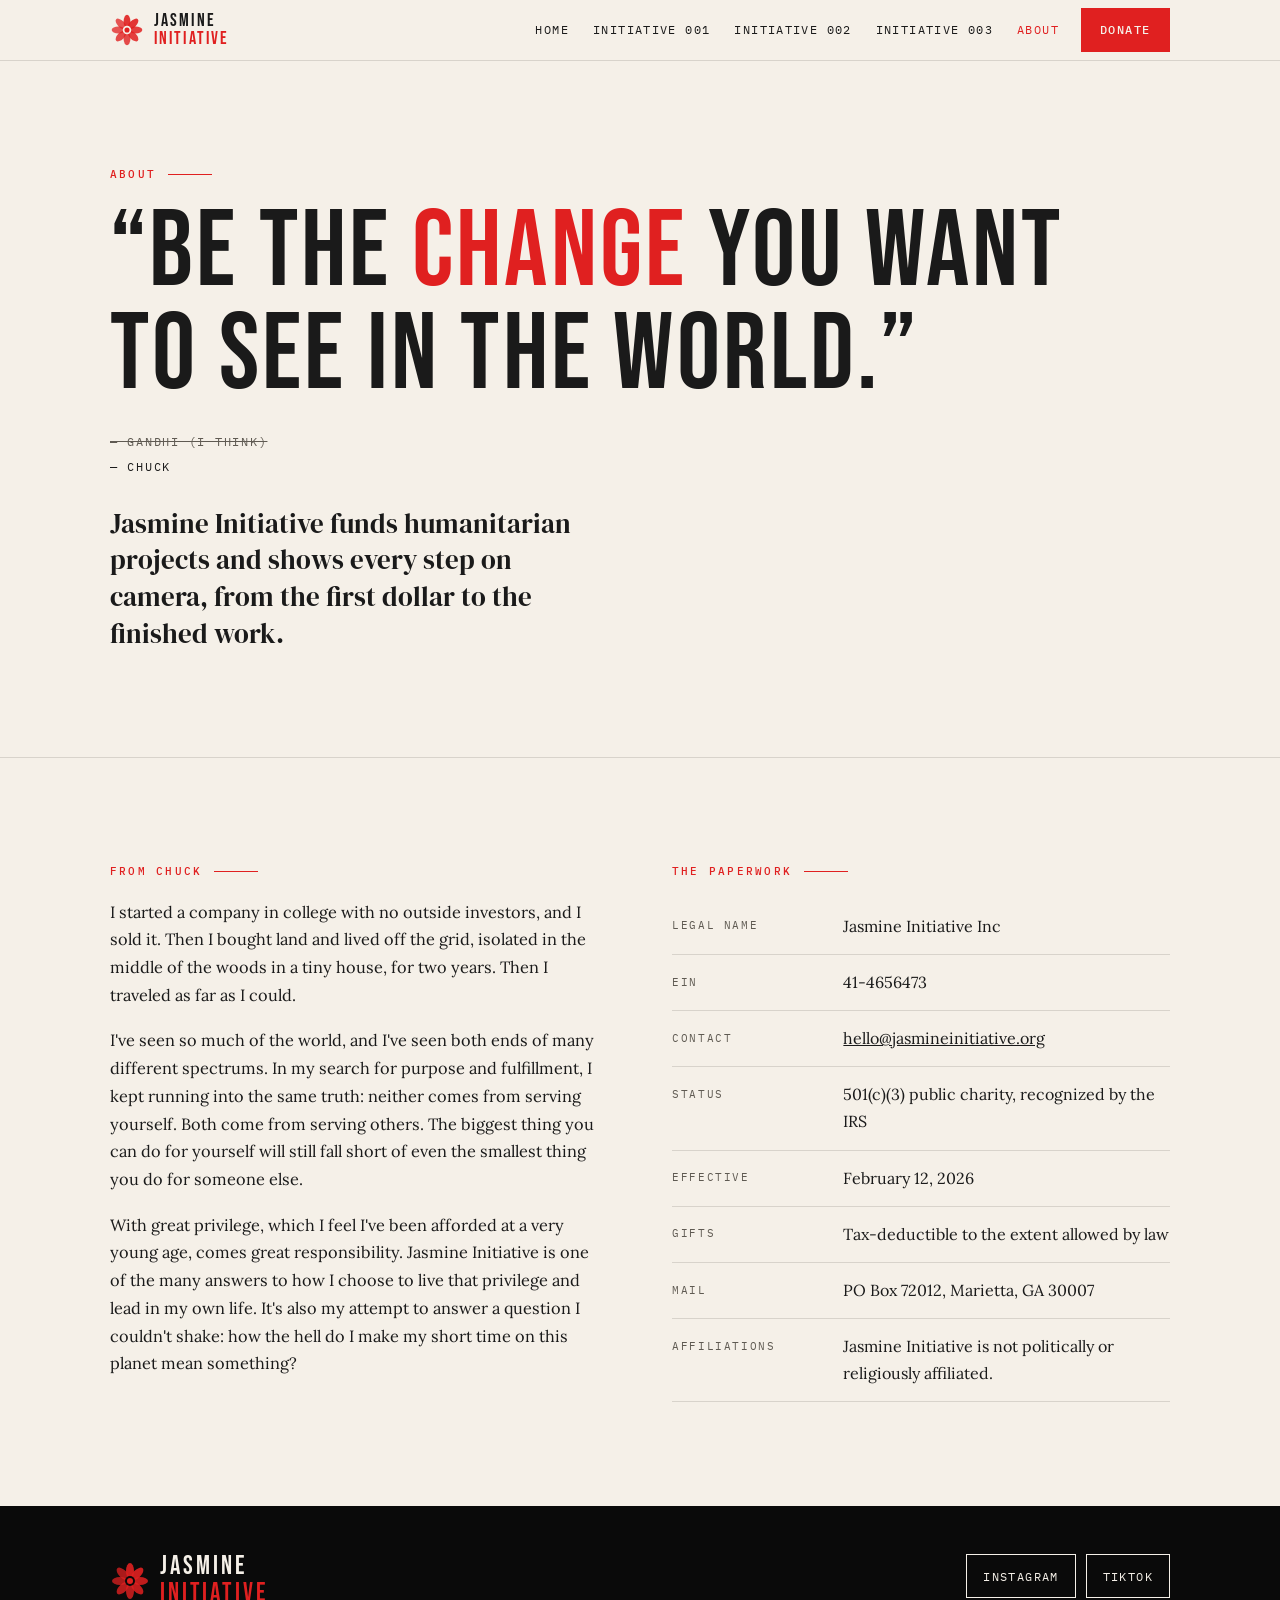
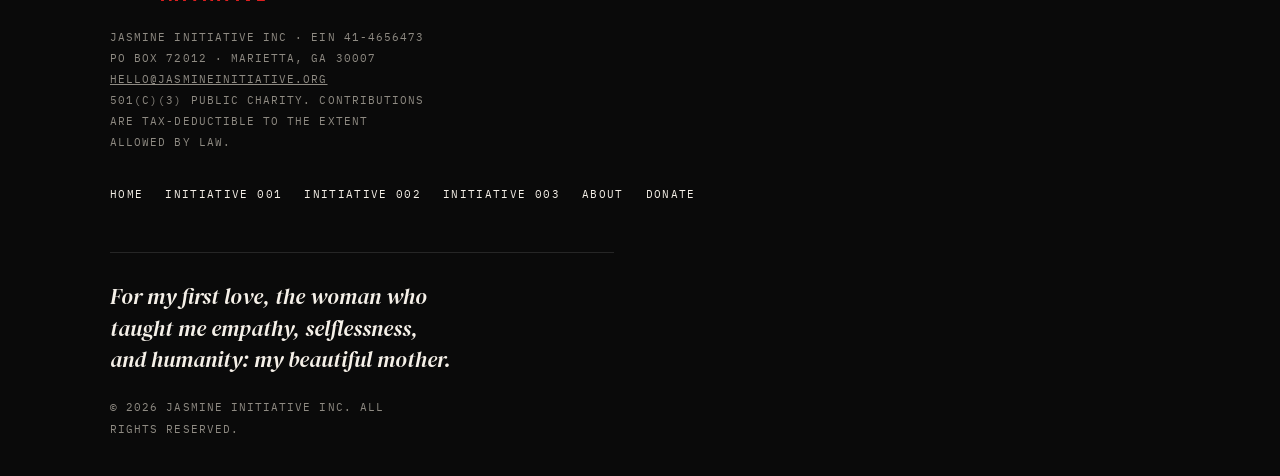
==== about/index.html @ d76cafe3 "Donate page: place donation form beside headline on desktop Co-Authored-By: Claude Sonnet 5.5 <norep" ====
<!doctype html>
<html lang="en">
<head>
<meta charset="utf-8">
<meta name="viewport" content="width=device-width, initial-scale=1, viewport-fit=cover">
<title>About | Jasmine Initiative</title>
<meta name="description" content="Jasmine Initiative funds humanitarian projects and shows every step on camera, from the first dollar to the finished work.">
<meta name="theme-color" content="#0A0A0A">
<meta property="og:site_name" content="Jasmine Initiative">
<meta property="og:type" content="website">
<meta property="og:title" content="About | Jasmine Initiative">
<meta property="og:description" content="Jasmine Initiative funds humanitarian projects and shows every step on camera, from the first dollar to the finished work.">
<meta name="twitter:card" content="summary_large_image">
<meta property="og:url" content="https://jasmineinitiative.org/about/">
<meta property="og:image" content="https://jasmineinitiative.org/img/share.jpg">
<link rel="canonical" href="https://jasmineinitiative.org/about/">
<link rel="icon" href="data:image/svg+xml,%3Csvg xmlns='http://www.w3.org/2000/svg' viewBox='0 0 40 40'%3E%3Crect width='40' height='40' fill='%230A0A0A'/%3E%3Cg fill='%23E02020'%3E%3Cellipse cx='20' cy='10' rx='4' ry='8'/%3E%3Cellipse cx='20' cy='10' rx='4' ry='8' transform='rotate(45 20 20)'/%3E%3Cellipse cx='20' cy='10' rx='4' ry='8' transform='rotate(90 20 20)'/%3E%3Cellipse cx='20' cy='10' rx='4' ry='8' transform='rotate(135 20 20)'/%3E%3Cellipse cx='20' cy='10' rx='4' ry='8' transform='rotate(180 20 20)'/%3E%3Cellipse cx='20' cy='10' rx='4' ry='8' transform='rotate(225 20 20)'/%3E%3Cellipse cx='20' cy='10' rx='4' ry='8' transform='rotate(270 20 20)'/%3E%3Cellipse cx='20' cy='10' rx='4' ry='8' transform='rotate(315 20 20)'/%3E%3C/g%3E%3Ccircle cx='20' cy='20' r='5' fill='%230A0A0A'/%3E%3Ccircle cx='20' cy='20' r='3' fill='%23E02020'/%3E%3C/svg%3E">
<link rel="preconnect" href="https://fonts.googleapis.com">
<link rel="preconnect" href="https://fonts.gstatic.com" crossorigin>
<link href="https://fonts.googleapis.com/css2?family=Bebas+Neue&family=DM+Serif+Display:ital@0;1&family=IBM+Plex+Mono:wght@400;500&family=Lora:ital,wght@0,400;0,500;1,400&display=swap" rel="stylesheet">
<link rel="stylesheet" href="../assets/site.css?v=b417945d">
</head>
<body>
<svg width="0" height="0" style="position:absolute" aria-hidden="true" focusable="false">
  <symbol id="flower" viewBox="0 0 40 40">
    <g fill="#E02020">
      <ellipse cx="20" cy="10" rx="4" ry="8" opacity=".9"/>
      <ellipse cx="20" cy="10" rx="4" ry="8" opacity=".9" transform="rotate(45 20 20)"/>
      <ellipse cx="20" cy="10" rx="4" ry="8" opacity=".85" transform="rotate(90 20 20)"/>
      <ellipse cx="20" cy="10" rx="4" ry="8" opacity=".85" transform="rotate(135 20 20)"/>
      <ellipse cx="20" cy="10" rx="4" ry="8" opacity=".8" transform="rotate(180 20 20)"/>
      <ellipse cx="20" cy="10" rx="4" ry="8" opacity=".8" transform="rotate(225 20 20)"/>
      <ellipse cx="20" cy="10" rx="4" ry="8" opacity=".75" transform="rotate(270 20 20)"/>
      <ellipse cx="20" cy="10" rx="4" ry="8" opacity=".75" transform="rotate(315 20 20)"/>
    </g>
    <circle cx="20" cy="20" r="5" style="fill:var(--core,#F5F0E8)"/>
    <circle cx="20" cy="20" r="3" fill="#E02020"/>
  </symbol>
</svg>

<a class="skip" href="#main">Skip to content</a>
<header class="bar">
  <div class="wrap bar-in">
    <a class="brand" href="../" data-nav aria-label="Jasmine Initiative home">
      <svg aria-hidden="true"><use href="#flower"/></svg>
      <span class="brand-t"><span>JASMINE</span><span class="i">INITIATIVE</span></span>
    </a>
    <nav class="nav-d" aria-label="Primary">
      <a href="../" data-nav>Home</a>
      <a href="../initiative-001/" data-nav>Initiative 001</a>
      <a href="../initiative-002/" data-nav>Initiative 002</a>
      <a href="../initiative-003/" data-nav>Initiative 003</a>
      <a href="../about/" aria-current="page" data-nav>About</a>
    </nav>
    <a class="btn" style="min-height:44px;padding:0 18px" href="../donate/" data-nav>Donate</a>
    <button class="menu-btn" id="menuBtn" type="button" aria-expanded="false" aria-controls="menu">Menu</button>
  </div>
</header>

<div class="menu" id="menu" hidden>
  <a class="big" href="../" data-nav>Home</a>
  <a class="big" href="../initiative-001/" data-nav>Initiative 001</a>
  <a class="big" href="../initiative-002/" data-nav>Initiative 002</a>
  <a class="big" href="../initiative-003/" data-nav>Initiative 003</a>
  <a class="big" href="../about/" aria-current="page" data-nav>About</a>
  <a class="big" href="../donate/" data-nav>Donate</a>
  <div class="follow">
    <p class="mono" style="margin:0 0 10px">Follow along</p>
    <div class="socials" data-socials></div>
  </div>
</div>


<main id="main">
  <section class="sec" style="border-top:0">
    <div class="wrap">
      <p class="eyebrow">About</p>
      <h1 class="h1">&ldquo;Be the <em>change</em> you want to see in the world.&rdquo;</h1>
      <p class="attrib"><s>&mdash; Gandhi (I think)</s><span>&mdash; Chuck</span></p>
      <p class="lede" style="margin:8px 0 0">Jasmine Initiative funds humanitarian projects and shows every step on camera, from the first dollar to the finished work.</p>
    </div>
  </section>
  <section class="sec">
    <div class="wrap two">
      <div>
        <p class="eyebrow">From Chuck</p>
        <p class="copy">I started a company in college with no outside investors, and I sold it. Then I bought land and lived off the grid, isolated in the middle of the woods in a tiny house, for two years. Then I traveled as far as I could.</p>
        <p class="copy">I've seen so much of the world, and I've seen both ends of many different spectrums. In my search for purpose and fulfillment, I kept running into the same truth: neither comes from serving yourself. Both come from serving others. The biggest thing you can do for yourself will still fall short of even the smallest thing you do for someone else.</p>
        <p class="copy">With great privilege, which I feel I've been afforded at a very young age, comes great responsibility. Jasmine Initiative is one of the many answers to how I choose to live that privilege and lead in my own life. It's also my attempt to answer a question I couldn't shake: how the hell do I make my short time on this planet mean something?</p>
      </div>
      <div>
        <p class="eyebrow">The paperwork</p>
        <dl class="facts">
          <div><dt>Legal name</dt><dd>Jasmine Initiative Inc</dd></div>
          <div><dt>EIN</dt><dd>41-4656473</dd></div>
          <div><dt>Contact</dt><dd><a href="mailto:hello@jasmineinitiative.org">hello@jasmineinitiative.org</a></dd></div>
          <div><dt>Status</dt><dd>501(c)(3) public charity, recognized by the IRS</dd></div>
          <div><dt>Effective</dt><dd>February 12, 2026</dd></div>
          <div><dt>Gifts</dt><dd>Tax-deductible to the extent allowed by law</dd></div>
          <div><dt>Mail</dt><dd>PO Box 72012, Marietta, GA 30007</dd></div>
          <div><dt>Affiliations</dt><dd>Jasmine Initiative is not politically or religiously affiliated.</dd></div>
        </dl>
      </div>
    </div>
  </section>
</main>
<footer class="foot">
  <div class="wrap">
    <div class="foot-in">
      <div>
        <div class="brand" style="margin:0 0 20px">
          <svg aria-hidden="true"><use href="#flower"/></svg>
          <span class="brand-t"><span>JASMINE</span><span class="i">INITIATIVE</span></span>
        </div>
        <p>Jasmine Initiative Inc &middot; EIN 41-4656473<br>PO Box 72012 &middot; Marietta, GA 30007<br><a href="mailto:hello@jasmineinitiative.org">hello@jasmineinitiative.org</a><br>501(c)(3) public charity. Contributions are tax-deductible to the extent allowed by law.</p>
      </div>
      <div class="socials" data-socials style="align-content:flex-start"></div>
    </div>
    <nav aria-label="Footer">
      <a href="../" data-nav>Home</a>
      <a href="../initiative-001/" data-nav>Initiative 001</a>
      <a href="../initiative-002/" data-nav>Initiative 002</a>
      <a href="../initiative-003/" data-nav>Initiative 003</a>
      <a href="../about/" aria-current="page" data-nav>About</a>
      <a href="../donate/" data-nav>Donate</a>
    </nav>
    <p class="dedication">For my first love, the woman who taught me empathy, selflessness, and humanity: my beautiful mother.</p>
    <p class="copyright">&copy; 2026 Jasmine Initiative Inc. All rights reserved.</p>
  </div>
</footer>

<script src="../assets/site.js?v=b417945d"></script>
</body>
</html>
---- assets/site.css ----
/* Layout: mobile-first, single column bands. Light pages for donors, dark pages for the initiatives.
     One red moment per headline, red never used as a background. Committed single look (brand rule), not OS-theme driven. */
  :root{
    --ink:#1A1A1A; --paper:#F5F0E8; --black:#0A0A0A; --red:#E02020;
    --display:'Bebas Neue','Arial Narrow',Impact,sans-serif;
    --serif:'DM Serif Display',Georgia,serif;
    --mono:'IBM Plex Mono','Courier New',monospace;
    --body:'Lora',Georgia,serif;
    --bg:var(--paper); --fg:var(--ink); --muted:#5F5A52; --line:#D8D3CB; --card:#FBF8F2;
    color-scheme:light;
  }
  body.dark{ --bg:var(--black); --fg:var(--paper); --muted:#A19D95; --line:#262626; --card:#121212; }

  .give{max-width:560px;width:100%}
@media(min-width:860px){.give-grid{grid-template-columns:1fr minmax(0,520px);align-items:start}.give{justify-self:end}}
.give dbox-widget{display:block;min-height:420px}
.give-note{font-family:var(--mono);font-size:.74rem;line-height:1.7;margin:18px 0 0;color:var(--muted,#555)}
.give-note a{text-decoration:underline;text-underline-offset:3px}
[hidden]{display:none!important}
  *,*::before,*::after{box-sizing:border-box}
  body{margin:0;background:var(--bg);color:var(--fg);font-family:var(--body);font-size:16px;line-height:1.7;-webkit-text-size-adjust:100%}
  body.menu-open{overflow:hidden}
  body::before{content:"";position:fixed;inset:0 0 auto;height:env(safe-area-inset-top,0px);z-index:60;background:var(--bg)}
  a{color:inherit}
  :focus-visible{outline:2px solid var(--red);outline-offset:3px}
  .skip{position:absolute;left:-999px;top:8px;background:var(--black);color:var(--paper);padding:10px 14px;font-family:var(--mono);font-size:.75rem;z-index:100}
  .skip:focus{left:8px}

  .wrap{width:100%;max-width:1100px;margin:0 auto;padding-left:max(20px,env(safe-area-inset-left,0px));padding-right:max(20px,env(safe-area-inset-right,0px))}

  /* Header */
  .bar{position:sticky;top:env(safe-area-inset-top,0px);z-index:50;background:var(--bg);border-bottom:1px solid var(--line)}
  .bar-in{display:flex;align-items:center;gap:10px;min-height:60px}
  .brand{display:flex;align-items:center;gap:10px;text-decoration:none;color:var(--fg);margin-right:auto;min-width:0}
  .brand svg{width:34px;height:34px;flex:none;--core:var(--bg)}
  .brand-t{font-family:var(--display);font-size:1.1rem;letter-spacing:.12em;line-height:1.02}
  .brand-t span{display:block}
  .brand-t .i{color:var(--red)}
  .nav-d{display:none;gap:24px;margin-right:12px}
  .nav-d a{font-family:var(--mono);font-size:.72rem;letter-spacing:.12em;text-transform:uppercase;text-decoration:none;padding:8px 0}
  .nav-d a:hover,[aria-current="page"]{color:var(--red)}
  .menu-btn{font-family:var(--mono);font-size:.72rem;letter-spacing:.12em;text-transform:uppercase;background:none;color:var(--fg);border:1px solid var(--line);min-height:44px;padding:0 14px;cursor:pointer}
  @media(min-width:1020px){.nav-d{display:flex}.menu-btn{display:none}}

  .menu{position:fixed;inset:0;z-index:45;background:var(--bg);display:flex;flex-direction:column;overflow-y:auto;
    padding:calc(72px + env(safe-area-inset-top,0px)) max(20px,env(safe-area-inset-right,0px)) calc(28px + env(safe-area-inset-bottom,0px)) max(20px,env(safe-area-inset-left,0px))}
  .menu a.big{font-family:var(--display);font-size:clamp(2.6rem,12vw,4rem);line-height:1;letter-spacing:.04em;text-decoration:none;padding:.3em 0;border-bottom:1px solid var(--line)}
  .menu .follow{margin-top:28px}

  /* Type */
  .eyebrow{display:flex;align-items:center;gap:12px;font-family:var(--mono);font-weight:500;font-size:.7rem;letter-spacing:.2em;text-transform:uppercase;color:var(--red);margin:0 0 18px}
  .eyebrow::after{content:"";width:44px;height:1px;background:var(--red);flex:none}
  .h1{font-family:var(--display);font-weight:400;font-size:clamp(2.7rem,11.5vw,6.75rem);line-height:.95;letter-spacing:.03em;margin:0 0 24px;text-wrap:balance}
  .h1 em{font-style:normal;color:var(--red)}
  .h2{font-family:var(--serif);font-weight:400;font-size:clamp(1.8rem,5.2vw,2.8rem);line-height:1.12;margin:0 0 20px;max-width:24ch;text-wrap:balance}
  .lede{font-family:var(--serif);font-size:clamp(1.2rem,3.6vw,1.7rem);line-height:1.35;max-width:34ch;margin:0 0 32px}
  .copy{max-width:62ch;font-size:1.02rem;margin:0 0 1.1em}
  .mono{font-family:var(--mono);font-size:.7rem;letter-spacing:.16em;text-transform:uppercase;color:var(--muted)}

  /* Bands */
  .sec{padding-block:clamp(56px,9vw,104px)}
  .sec + .sec{border-top:1px solid var(--line)}
  .band-dark{background:var(--black);color:var(--paper);--fg:var(--paper);--muted:#A19D95;--line:#2a2a2a}
  .hero{position:relative;overflow:hidden;overflow:clip;padding-block:clamp(40px,9vw,112px)}
  .hero .wrap{position:relative;z-index:1}
  .hero-flower{position:absolute;right:-22%;top:-8%;width:min(78vw,560px);height:auto;opacity:.07;pointer-events:none;--core:var(--bg)}

  /* Buttons + chips */
  .cta{display:flex;flex-direction:column;gap:14px;align-items:stretch;max-width:420px}
  .btn{display:inline-flex;align-items:center;justify-content:center;gap:10px;min-height:52px;padding:0 26px;background:var(--red);color:var(--paper);font-family:var(--mono);font-weight:500;font-size:.78rem;letter-spacing:.12em;text-transform:uppercase;text-decoration:none;border:1px solid var(--red);cursor:pointer}
  .btn:hover{filter:brightness(.92)}
  .btn.is-off{background:transparent;color:var(--muted);border:1px dashed var(--muted);cursor:not-allowed;filter:none}
  .socials{display:flex;flex-wrap:wrap;gap:10px}
  .chip{display:inline-flex;align-items:center;min-height:44px;padding:0 16px;border:1px solid var(--fg);font-family:var(--mono);font-size:.72rem;letter-spacing:.12em;text-transform:uppercase;text-decoration:none;color:var(--fg)}
  a.chip:hover{background:var(--fg);color:var(--bg)}
  .chip.is-off{border:1px dashed var(--muted);color:var(--muted)}
  .follow-label{margin:22px 0 10px}

  /* Ticker */
  .ticker{background:var(--black);color:var(--paper);overflow:hidden;border-block:1px solid #1d1d1d}
  .track{display:flex;width:max-content;animation:slide 40s linear infinite}
  .track span{font-family:var(--mono);font-size:.72rem;letter-spacing:.2em;text-transform:uppercase;padding:15px 0;white-space:nowrap}
  .track span::after{content:"/";color:var(--red);padding:0 26px}
  @keyframes slide{to{transform:translateX(-50%)}}
  @media(prefers-reduced-motion:reduce){.track{animation:none}}

  /* Cards */
  .cards{display:grid;gap:16px;grid-template-columns:1fr}
  @media(min-width:900px){.cards{grid-template-columns:repeat(3,1fr)}}
  .card{display:flex;flex-direction:column;gap:14px;min-width:0;background:var(--black);color:var(--paper);--fg:var(--paper);--muted:#8F8B83;--line:#262626;padding:28px 24px;border:1px solid #1f1f1f;text-decoration:none}
  .card:hover{border-color:#444}
  .card h3{font-family:var(--display);font-weight:400;font-size:3.2rem;line-height:1;letter-spacing:.04em;margin:0}
  .card p{margin:0;color:#B9B5AD;font-size:.97rem}
  .card .go{margin-top:auto;padding-top:10px;font-family:var(--mono);font-size:.72rem;letter-spacing:.14em;text-transform:uppercase}

  /* Redacted record */
  .rd{display:grid;grid-template-columns:7rem 1fr;gap:8px 12px;margin:4px 0 0;font-family:var(--mono);font-size:.72rem;letter-spacing:.08em;text-transform:uppercase}
  .rd dt{color:var(--muted)}
  .rd dd{margin:0;min-width:0}
  .x{display:inline-block;width:var(--w,8ch);max-width:100%;height:.95em;vertical-align:-.12em;background:#2e2e2e}

  /* Fact lists */
  .facts{margin:0}
  .facts div{display:grid;grid-template-columns:minmax(7.5rem,32%) 1fr;gap:12px;padding:14px 0;border-bottom:1px solid var(--line)}
  .facts dt{font-family:var(--mono);font-size:.68rem;letter-spacing:.15em;text-transform:uppercase;color:var(--muted);padding-top:.35em}
  .facts dd{margin:0;min-width:0;overflow-wrap:anywhere}

  .attrib{display:flex;flex-direction:column;gap:4px;margin:0 0 28px;font-family:var(--mono);font-size:.78rem;letter-spacing:.14em;text-transform:uppercase;color:var(--muted)}
  .attrib span{color:var(--fg)}
  .pull{font-family:var(--serif);font-style:italic;font-size:clamp(1.6rem,5.5vw,2.8rem);line-height:1.2;margin:0 0 20px;max-width:24ch;text-wrap:balance;border-left:3px solid var(--red);padding-left:20px}
  .pull-sub{font-family:var(--mono);font-size:.78rem;letter-spacing:.1em;text-transform:uppercase;color:var(--muted);margin:0;padding-left:23px;max-width:46ch;line-height:1.7}

  .trio{display:grid;gap:28px;grid-template-columns:1fr}
  @media(min-width:760px){.trio{grid-template-columns:repeat(3,1fr);gap:36px}}
  .trio > div{border-top:1px solid var(--line);padding-top:18px;min-width:0}
  .trio h3{font-family:var(--display);font-weight:400;font-size:2.1rem;letter-spacing:.04em;line-height:1;margin:0 0 10px}
  .trio p{margin:0;color:var(--muted);font-size:.97rem}

  .receipt{border:1px dashed var(--muted);background:var(--card);padding:22px;max-width:520px;font-family:var(--mono);font-size:.76rem;letter-spacing:.06em;text-transform:uppercase}
  .receipt h4{margin:0 0 14px;font-weight:500;font-size:.72rem;letter-spacing:.2em;color:var(--muted)}
  .receipt .rl{display:flex;gap:8px;align-items:baseline;line-height:2}
  .receipt .rl i{flex:1;border-bottom:1px dotted var(--muted);min-width:12px}

  .two{display:grid;gap:36px;grid-template-columns:1fr}
  @media(min-width:860px){.two{grid-template-columns:1fr 1fr;gap:64px}}
  .two > *{min-width:0}

  /* Footer */
  .foot{background:var(--black);color:var(--paper);--fg:var(--paper);--muted:#8F8B83;--line:#262626;padding-block:48px 36px}
  .foot-in{display:flex;flex-wrap:wrap;justify-content:space-between;gap:32px}
  .foot .brand-t{font-size:1.6rem}
  .foot .brand svg{--core:var(--black);width:40px;height:40px}
  .foot p{margin:0;font-family:var(--mono);font-size:.66rem;letter-spacing:.1em;text-transform:uppercase;color:#8F8B83;line-height:2;max-width:46ch}
  .foot nav{display:flex;flex-wrap:wrap;gap:6px 22px;margin-top:24px}
  .foot nav a{font-family:var(--mono);font-size:.7rem;letter-spacing:.12em;text-transform:uppercase;text-decoration:none;color:var(--paper);padding:8px 0}
  .foot nav a:hover{color:var(--red)}
  .counter{margin-top:8px;padding-top:28px;border-top:1px solid var(--line);max-width:640px}
  .counter .count{font-family:var(--display);font-size:clamp(3.6rem,17vw,7.5rem);line-height:.95;letter-spacing:.03em;margin:6px 0 12px;font-variant-numeric:tabular-nums}
  .counter .unit{font-family:var(--mono);font-size:.78rem;letter-spacing:.16em;text-transform:uppercase;color:var(--muted);margin-left:.8em}
  .counter .fine{font-size:.82rem;line-height:1.6;color:var(--muted);margin:0;max-width:56ch}
  .shot{margin:0;min-width:0}
  .shot img{display:block;width:100%;height:auto;background:#1a1a1a}
  .shot figcaption{font-family:var(--mono);font-size:.68rem;letter-spacing:.1em;text-transform:uppercase;color:var(--muted);padding-top:10px;line-height:1.6}
  .shot.wide img{aspect-ratio:16/9;object-fit:cover}
  .shots{display:grid;grid-template-columns:1fr 1fr;gap:14px 12px;margin-top:20px}
  .shots .shot img{aspect-ratio:4/5;object-fit:cover}
  @media(min-width:760px){.shots{grid-template-columns:repeat(4,1fr)}}
  .foot .dedication{font-family:var(--serif);font-style:italic;font-size:clamp(1.1rem,3.4vw,1.4rem);line-height:1.4;letter-spacing:0;text-transform:none;color:var(--paper);max-width:42ch;margin:40px 0 0;padding-top:28px;border-top:1px solid #262626;text-wrap:balance}
  .foot .copyright{margin-top:22px}
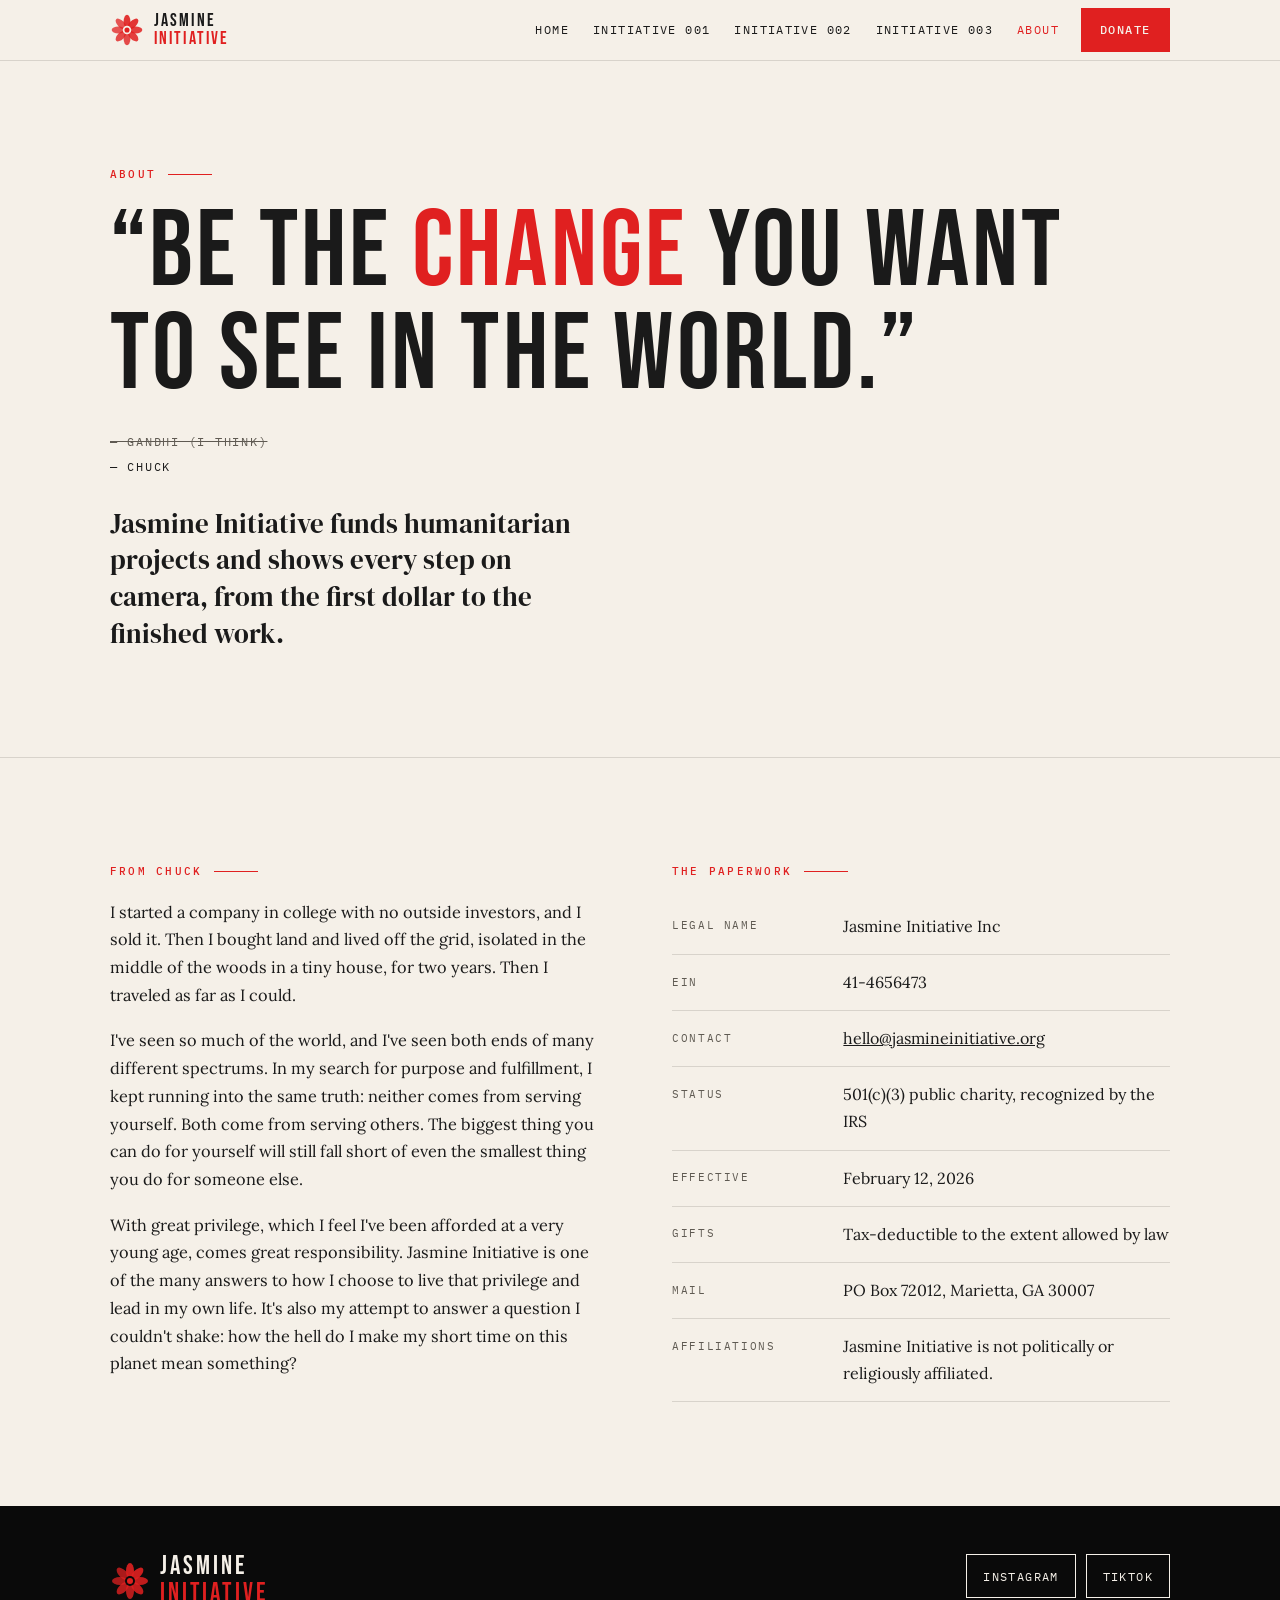
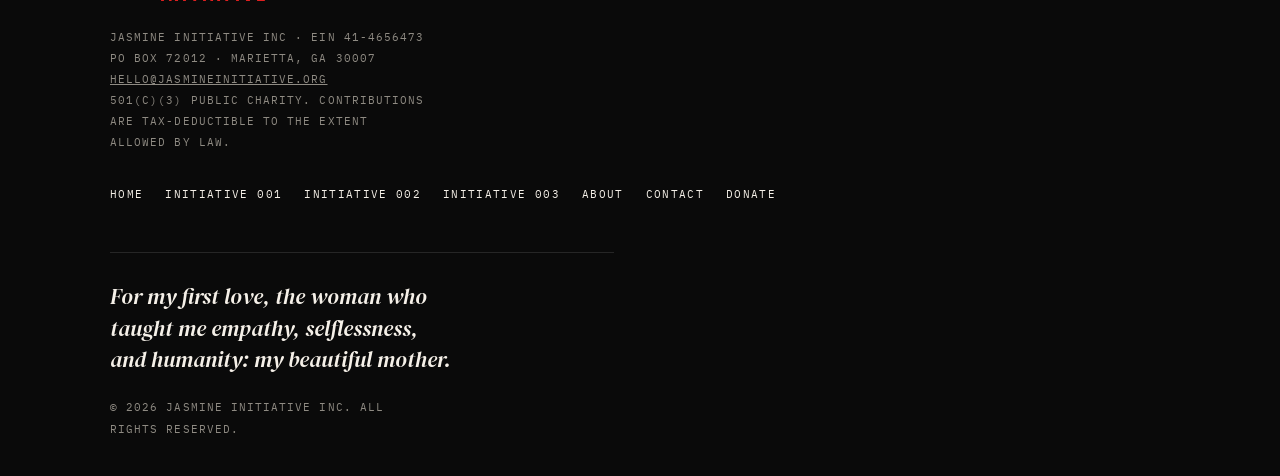
==== commit 94d34445: "Add Contact page with form (activates when endpoint is set); Initiative 002 wording: already started" ====
--- a/about/index.html
+++ b/about/index.html
@@ -18,7 +18,7 @@
 <link rel="preconnect" href="https://fonts.googleapis.com">
 <link rel="preconnect" href="https://fonts.gstatic.com" crossorigin>
 <link href="https://fonts.googleapis.com/css2?family=Bebas+Neue&family=DM+Serif+Display:ital@0;1&family=IBM+Plex+Mono:wght@400;500&family=Lora:ital,wght@0,400;0,500;1,400&display=swap" rel="stylesheet">
-<link rel="stylesheet" href="../assets/site.css?v=b417945d">
+<link rel="stylesheet" href="../assets/site.css?v=c211dfc4">
 </head>
 <body>
 <svg width="0" height="0" style="position:absolute" aria-hidden="true" focusable="false">
@@ -63,6 +63,7 @@
   <a class="big" href="../initiative-002/" data-nav>Initiative 002</a>
   <a class="big" href="../initiative-003/" data-nav>Initiative 003</a>
   <a class="big" href="../about/" aria-current="page" data-nav>About</a>
+  <a class="big" href="../contact/" data-nav>Contact</a>
   <a class="big" href="../donate/" data-nav>Donate</a>
   <div class="follow">
     <p class="mono" style="margin:0 0 10px">Follow along</p>
@@ -122,6 +123,7 @@
       <a href="../initiative-002/" data-nav>Initiative 002</a>
       <a href="../initiative-003/" data-nav>Initiative 003</a>
       <a href="../about/" aria-current="page" data-nav>About</a>
+      <a href="../contact/" data-nav>Contact</a>
       <a href="../donate/" data-nav>Donate</a>
     </nav>
     <p class="dedication">For my first love, the woman who taught me empathy, selflessness, and humanity: my beautiful mother.</p>
@@ -129,6 +131,6 @@
   </div>
 </footer>
 
-<script src="../assets/site.js?v=b417945d"></script>
+<script src="../assets/site.js?v=c211dfc4"></script>
 </body>
 </html>
--- a/assets/site.css
+++ b/assets/site.css
@@ -16,6 +16,16 @@
 .give dbox-widget{display:block;min-height:420px}
 .give-note{font-family:var(--mono);font-size:.74rem;line-height:1.7;margin:18px 0 0;color:var(--muted,#555)}
 .give-note a{text-decoration:underline;text-underline-offset:3px}
+.cform{display:grid;gap:18px}
+.cform .fld{display:grid;gap:8px}
+.cform label{font-family:var(--mono);font-size:.72rem;letter-spacing:.14em;text-transform:uppercase}
+.cform input,.cform textarea{font:inherit;font-size:1rem;color:var(--ink);background:#fff;border:1px solid var(--ink);border-radius:0;padding:14px 14px;width:100%;min-height:52px}
+.cform textarea{resize:vertical;min-height:150px}
+.cform .btn{justify-self:start}
+.cform .btn[disabled]{opacity:.6;cursor:default}
+.cform .hp{position:absolute;left:-9999px;width:1px;height:1px;overflow:hidden}
+.cform-status{font-family:var(--mono);font-size:.8rem;line-height:1.7;margin:0}
+.cform-status a{text-decoration:underline;text-underline-offset:3px}
 [hidden]{display:none!important}
   *,*::before,*::after{box-sizing:border-box}
   body{margin:0;background:var(--bg);color:var(--fg);font-family:var(--body);font-size:16px;line-height:1.7;-webkit-text-size-adjust:100%}
@@ -87,6 +97,21 @@
   /* Cards */
   .cards{display:grid;gap:16px;grid-template-columns:1fr}
   @media(min-width:900px){.cards{grid-template-columns:repeat(3,1fr)}}
+  .h2 em{font-style:normal;color:var(--red)}
+  .card.c{padding:0;gap:0;overflow:hidden}
+  .c-media{position:relative;aspect-ratio:4/3;background:#111;overflow:hidden;display:grid;place-items:center}
+  .c-media img{position:absolute;inset:0;width:100%;height:100%;object-fit:cover;object-position:30% 50%;display:block}
+  .c-media.dim img{filter:grayscale(1) blur(7px) brightness(.45);transform:scale(1.12)}
+  .c-media .mark{width:34%;height:auto;opacity:.22;position:relative}
+  .c-tag{position:relative;font-family:var(--mono);font-size:.72rem;letter-spacing:.16em;text-transform:uppercase;color:var(--paper)}
+  .c-body{display:flex;flex-direction:column;gap:12px;padding:24px 24px 28px;flex:1}
+  .c-num{display:flex;flex-direction:column;gap:4px;margin-bottom:6px}
+  .c-num .lab{font-family:var(--mono);font-size:.78rem;letter-spacing:.2em;text-transform:uppercase;color:var(--paper)}
+  .c-num .n{font-family:var(--display);font-size:5rem;line-height:.85;letter-spacing:.02em;color:var(--red)}
+  .card.c h3{font-size:2.3rem}
+  .status{display:inline-flex;align-items:center;gap:9px;font-family:var(--mono);font-size:.72rem;letter-spacing:.14em;text-transform:uppercase;color:var(--paper)}
+  .status i{width:9px;height:9px;border-radius:50%;background:var(--red);flex:none}
+  .status i.off{background:transparent;border:1.5px solid #8F8B83}
   .card{display:flex;flex-direction:column;gap:14px;min-width:0;background:var(--black);color:var(--paper);--fg:var(--paper);--muted:#8F8B83;--line:#262626;padding:28px 24px;border:1px solid #1f1f1f;text-decoration:none}
   .card:hover{border-color:#444}
   .card h3{font-family:var(--display);font-weight:400;font-size:3.2rem;line-height:1;letter-spacing:.04em;margin:0}
